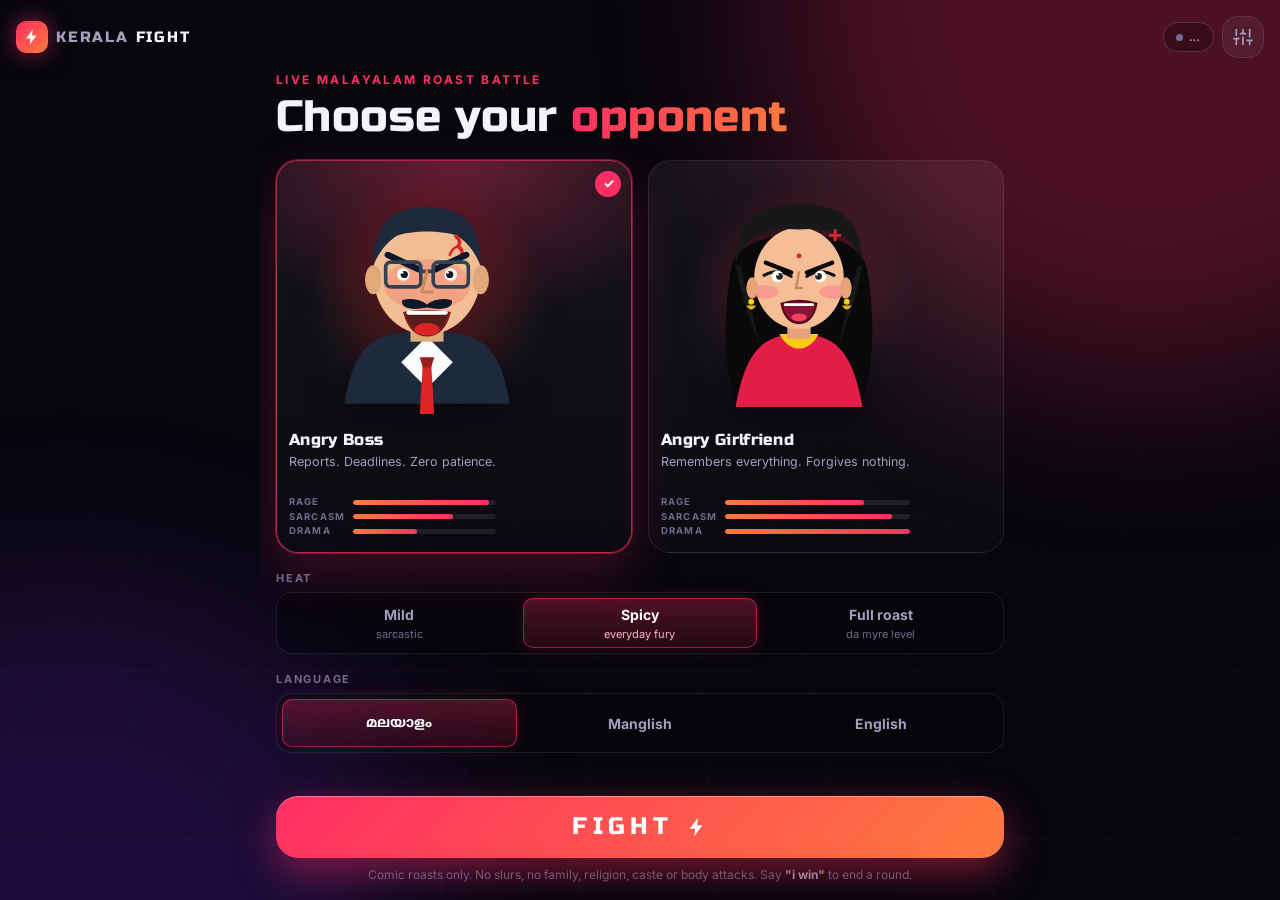
==== index.html @ b184ebee "Enable GitHub Pages support with root index.html and standalone mode" ====
<!DOCTYPE html>
<html lang="en">

<head>
  <meta charset="utf-8">
  <meta name="viewport"
    content="width=device-width, initial-scale=1, viewport-fit=cover, interactive-widget=resizes-content">
  <meta name="theme-color" content="#07060d">
  <meta name="description" content="Fight with human-like Kerala AI characters in Malayalam, Manglish or English.">
  <meta name="mobile-web-app-capable" content="yes">
  <meta name="apple-mobile-web-app-capable" content="yes">
  <meta name="apple-mobile-web-app-status-bar-style" content="black-translucent">
  <meta name="apple-mobile-web-app-title" content="Kerala Fight">
  <title>Kerala Fight AI</title>
  <link rel="manifest" href="static/manifest.json">
  <link rel="icon" href="static/icon.svg" type="image/svg+xml">
  <link rel="apple-touch-icon" href="static/icon.svg">
  <link rel="preconnect" href="https://fonts.googleapis.com">
  <link rel="preconnect" href="https://fonts.gstatic.com" crossorigin>
  <link
    href="https://fonts.googleapis.com/css2?family=Inter:wght@400;500;600;700;800&family=Noto+Sans+Malayalam:wght@400;600;700&family=Russo+One&display=swap"
    rel="stylesheet">
  <link rel="stylesheet" href="static/styles.css?v=4">
</head>

<body>
  <div class="bg-fx" aria-hidden="true">
    <div class="bg-grid"></div>
    <div class="bg-glow g1"></div>
    <div class="bg-glow g2"></div>
  </div>

  <!-- ============ SELECT SCREEN ============ -->
  <section class="screen select-screen is-active" id="selectScreen" aria-labelledby="selectTitle">
    <header class="select-top">
      <div class="brand">
        <span class="brand-mark" aria-hidden="true">
          <svg viewBox="0 0 24 24" width="18" height="18">
            <path fill="currentColor" d="M13 2 4 14h6l-1 8 9-12h-6l1-8z" />
          </svg>
        </span>
        <span class="brand-name">KERALA <b>FIGHT</b></span>
      </div>
      <div class="top-actions">
        <button class="model-chip" id="modelChipSelect" type="button" aria-label="Model in use. Open settings.">
          <span class="dot"></span><span class="model-label">…</span>
        </button>
        <button class="icon-btn" data-open-settings type="button" aria-label="Settings">
          <svg viewBox="0 0 24 24" width="20" height="20" fill="none" stroke="currentColor" stroke-width="2"
            stroke-linecap="round" stroke-linejoin="round">
            <path d="M4 21v-7M4 10V3M12 21v-9M12 8V3M20 21v-5M20 12V3M1 14h6M9 8h6M17 16h6" />
          </svg>
        </button>
      </div>
    </header>

    <div class="select-body">
      <div class="select-hero">
        <p class="eyebrow">Live Malayalam roast battle</p>
        <h1 id="selectTitle" class="select-title">Choose your <span>opponent</span></h1>
      </div>

      <div class="fighter-grid" role="radiogroup" aria-label="Opponent">
        <button class="fighter-card is-selected" type="button" role="radio" aria-checked="true" data-char="boss">
          <span class="fc-glow" aria-hidden="true"></span>
          <span class="fc-portrait"><img src="static/characters/boss/angry.svg" alt="" width="160" height="160"></span>
          <span class="fc-info">
            <span class="fc-name">Angry Boss</span>
            <span class="fc-tag">Reports. Deadlines. Zero patience.</span>
            <span class="fc-stats" aria-hidden="true">
              <span class="stat"><i>RAGE</i><b style="--v:.95"></b></span>
              <span class="stat"><i>SARCASM</i><b style="--v:.7"></b></span>
              <span class="stat"><i>DRAMA</i><b style="--v:.45"></b></span>
            </span>
          </span>
          <span class="fc-check" aria-hidden="true">✓</span>
        </button>
        <button class="fighter-card" type="button" role="radio" aria-checked="false" data-char="girlfriend">
          <span class="fc-glow" aria-hidden="true"></span>
          <span class="fc-portrait"><img src="static/characters/girlfriend/angry.svg" alt="" width="160"
              height="160"></span>
          <span class="fc-info">
            <span class="fc-name">Angry Girlfriend</span>
            <span class="fc-tag">Remembers everything. Forgives nothing.</span>
            <span class="fc-stats" aria-hidden="true">
              <span class="stat"><i>RAGE</i><b style="--v:.75"></b></span>
              <span class="stat"><i>SARCASM</i><b style="--v:.9"></b></span>
              <span class="stat"><i>DRAMA</i><b style="--v:1"></b></span>
            </span>
          </span>
          <span class="fc-check" aria-hidden="true">✓</span>
        </button>
      </div>

      <div class="option-block">
        <span class="option-label" id="intLabel">Heat</span>
        <div class="segmented" role="radiogroup" aria-labelledby="intLabel" data-group="intensity">
          <button type="button" role="radio" data-value="1"
            aria-checked="false"><b>Mild</b><small>sarcastic</small></button>
          <button type="button" role="radio" data-value="2" aria-checked="true"
            class="is-on"><b>Spicy</b><small>everyday fury</small></button>
          <button type="button" role="radio" data-value="3" aria-checked="false"><b>Full roast</b><small>da myre
              level</small></button>
        </div>
      </div>

      <div class="option-block">
        <span class="option-label" id="langLabel">Language</span>
        <div class="segmented" role="radiogroup" aria-labelledby="langLabel" data-group="lang">
          <button type="button" role="radio" data-value="ml" aria-checked="true" class="is-on"><b
              class="ml">മലയാളം</b></button>
          <button type="button" role="radio" data-value="manglish" aria-checked="false"><b>Manglish</b></button>
          <button type="button" role="radio" data-value="en" aria-checked="false"><b>English</b></button>
        </div>
      </div>
    </div>

    <footer class="select-footer">
      <button class="btn-fight" id="fightBtn" type="button">
        <span>FIGHT</span>
        <svg viewBox="0 0 24 24" width="22" height="22" aria-hidden="true">
          <path fill="currentColor" d="M13 2 4 14h6l-1 8 9-12h-6l1-8z" />
        </svg>
      </button>
      <p class="fine-print">Comic roasts only. No slurs, no family, religion, caste or body attacks. Say <b>"i win"</b>
        to end a round.</p>
    </footer>
  </section>

  <!-- ============ FIGHT SCREEN ============ -->
  <section class="screen fight-screen" id="fightScreen" aria-label="Fight">
    <header class="hud">
      <button class="icon-btn hud-back" id="backBtn" type="button" aria-label="Back to opponent select">
        <svg viewBox="0 0 24 24" width="20" height="20" fill="none" stroke="currentColor" stroke-width="2.4"
          stroke-linecap="round" stroke-linejoin="round">
          <path d="M15 18l-6-6 6-6" />
        </svg>
      </button>

      <div class="hud-side hud-you">
        <span class="hud-name">YOU</span>
        <span class="hud-wins" id="winPips" aria-label="Rounds won">
          <i></i><i></i><i></i>
        </span>
      </div>

      <div class="hud-center">
        <span class="hud-round" id="roundLabel">ROUND 1</span>
        <span class="hud-vs">VS</span>
      </div>

      <div class="hud-side hud-foe">
        <span class="hud-name" id="foeName">ANGRY BOSS</span>
        <div class="rage-bar" role="meter" aria-label="Rage" aria-valuemin="0" aria-valuemax="10" aria-valuenow="9"
          id="rageBar">
          <div class="rage-fill" id="rageFill"></div>
          <div class="rage-ticks" aria-hidden="true"></div>
        </div>
        <span class="hud-rage-num"><span id="rageNum">9</span><small>/10 RAGE</small></span>
      </div>

      <button class="icon-btn hud-settings" data-open-settings type="button" aria-label="Settings">
        <svg viewBox="0 0 24 24" width="20" height="20" fill="none" stroke="currentColor" stroke-width="2"
          stroke-linecap="round" stroke-linejoin="round">
          <path d="M4 21v-7M4 10V3M12 21v-9M12 8V3M20 21v-5M20 12V3M1 14h6M9 8h6M17 16h6" />
        </svg>
      </button>
    </header>

    <div class="arena">
      <div class="stage" id="stage" data-state="idle">
        <div class="stage-ring" aria-hidden="true"></div>
        <div class="stage-floor" aria-hidden="true"></div>
        <img class="fighter-img" id="fighterImg" src="static/characters/boss/angry.svg" alt="Angry Boss" width="240"
          height="240">
        <div class="float-layer" id="floatLayer" aria-hidden="true"></div>
        <div class="stage-meta">
          <span class="state-chip" id="stateChip" role="status" aria-live="polite"><span class="dot"></span><span
              id="stateText">Ready</span></span>
          <button class="model-chip" id="modelChipFight" type="button" aria-label="Model in use. Open settings.">
            <span class="dot"></span><span class="model-label">…</span>
          </button>
        </div>
      </div>

      <div class="chat-col">
        <main class="chat" id="chat" aria-live="polite" aria-label="Conversation">
          <div class="chat-inner" id="log"></div>
        </main>

        <footer class="dock">
          <div class="chips" id="chips" role="toolbar" aria-label="Quick replies"></div>
          <form class="composer" id="composer" autocomplete="off">
            <button class="btn-mic" id="micBtn" type="button" aria-label="Hold a voice fight: tap to speak">
              <svg viewBox="0 0 24 24" width="22" height="22" fill="none" stroke="currentColor" stroke-width="2.3"
                stroke-linecap="round" stroke-linejoin="round" aria-hidden="true">
                <rect x="9" y="2" width="6" height="12" rx="3" />
                <path d="M5 10v1a7 7 0 0 0 14 0v-1M12 18v4" />
              </svg>
            </button>
            <label class="sr-only" for="msgInput">Your comeback</label>
            <input id="msgInput" type="text" enterkeyhint="send" maxlength="1000" placeholder="Fire back…"
              autocomplete="off" autocorrect="off" spellcheck="false">
            <button class="btn-send" id="sendBtn" type="submit" aria-label="Send">
              <svg viewBox="0 0 24 24" width="20" height="20" fill="none" stroke="currentColor" stroke-width="2.5"
                stroke-linecap="round" stroke-linejoin="round" aria-hidden="true">
                <path d="M5 12h14M13 6l6 6-6 6" />
              </svg>
            </button>
            <button class="btn-stop" id="stopBtn" type="button" aria-label="Stop" hidden>
              <svg viewBox="0 0 24 24" width="18" height="18" aria-hidden="true">
                <rect x="5" y="5" width="14" height="14" rx="3" fill="currentColor" />
              </svg>
              <span>STOP</span>
            </button>
          </form>
        </footer>
      </div>
    </div>
  </section>

  <!-- ============ ANNOUNCER ============ -->
  <div class="announcer" id="announcer" aria-hidden="true"><span id="announcerText"></span></div>

  <!-- ============ ROUND OVER ============ -->
  <div class="overlay" id="roundOver" hidden>
    <div class="ko-card" role="dialog" aria-modal="true" aria-labelledby="koTitle">
      <div class="ko-burst" aria-hidden="true">K.O.</div>
      <h2 id="koTitle" class="ko-title">YOU WIN</h2>
      <p class="ko-sub" id="koSub">Round 1 goes to you</p>
      <figure class="ko-quote">
        <img id="koImg" src="static/characters/boss/sulking.svg" alt="" width="72" height="72">
        <blockquote id="koLine"></blockquote>
      </figure>
      <div class="ko-actions">
        <button class="btn-primary" id="rematchBtn" type="button">Next round</button>
        <button class="btn-ghost" id="koChangeBtn" type="button">Change opponent</button>
        <button class="btn-link" id="koReviewBtn" type="button">Review chat</button>
      </div>
    </div>
  </div>

  <!-- ============ SETTINGS SHEET ============ -->
  <div class="sheet-backdrop" id="sheetBackdrop" hidden></div>
  <aside class="sheet" id="sheet" role="dialog" aria-modal="true" aria-labelledby="sheetTitle" aria-hidden="true" inert>
    <div class="sheet-grab" aria-hidden="true"></div>
    <div class="sheet-head">
      <h3 id="sheetTitle">Settings</h3>
      <button class="icon-btn" id="sheetClose" type="button" aria-label="Close settings">
        <svg viewBox="0 0 24 24" width="20" height="20" fill="none" stroke="currentColor" stroke-width="2.4"
          stroke-linecap="round">
          <path d="M6 6l12 12M18 6 6 18" />
        </svg>
      </button>
    </div>
    <div class="sheet-body">
      <div class="set-group">
        <span class="set-label" id="modelLabel">Model</span>
        <div class="segmented" role="radiogroup" aria-labelledby="modelLabel" data-group="model">
          <button type="button" role="radio" data-value="gemini" aria-checked="false"><b>Cloud</b><small
              id="cloudSub">Gemini</small></button>
          <button type="button" role="radio" data-value="ollama" aria-checked="false"><b>Local</b><small
              id="localSub">Ollama</small></button>
        </div>
        <p class="set-hint" id="modelHint"></p>
      </div>

      <div class="set-group">
        <div class="set-row">
          <span class="set-label">Voice replies</span>
          <label class="switch"><input type="checkbox" id="voiceToggle" checked><span></span><b class="sr-only">Voice
              replies</b></label>
        </div>
        <div class="segmented" role="radiogroup" aria-label="Voice engine" data-group="tts">
          <button type="button" role="radio" data-value="edge" aria-checked="true"
            class="is-on"><b>Neural</b><small>Edge voices</small></button>
          <button type="button" role="radio" data-value="google"
            aria-checked="false"><b>Google</b><small>fallback</small></button>
          <button type="button" role="radio" data-value="browser"
            aria-checked="false"><b>Device</b><small>offline</small></button>
        </div>
      </div>

      <div class="set-group">
        <label class="set-label" for="passcodeInput">Network passcode</label>
        <input id="passcodeInput" class="field" type="password" inputmode="numeric"
          placeholder="Only needed on your phone" autocomplete="off">
      </div>

      <div class="set-group set-actions">
        <button class="btn-ghost" id="restartBtn" type="button">Restart round</button>
        <a class="btn-ghost" id="exportBtn" href="/api/history/export" download>Export history</a>
        <button class="btn-danger" id="resetWinsBtn" type="button">Reset wins</button>
      </div>
      <p class="set-hint">Cloud mode sends your messages to Google's Gemini API. Voice uses Microsoft Edge's online
        voices. API keys stay on the server.</p>
    </div>
  </aside>

  <!-- ============ PASSCODE GATE ============ -->
  <div class="overlay" id="gate" hidden>
    <form class="gate-card" id="gateForm" role="dialog" aria-modal="true" aria-labelledby="gateTitle">
      <span class="brand-mark big" aria-hidden="true"><svg viewBox="0 0 24 24" width="26" height="26">
          <path fill="currentColor" d="M13 2 4 14h6l-1 8 9-12h-6l1-8z" />
        </svg></span>
      <h2 id="gateTitle">Enter passcode</h2>
      <p>This app is running on someone's laptop. Ask them for the passcode (APP_PASSCODE in .env).</p>
      <input id="gateInput" class="field big" type="password" inputmode="numeric" autocomplete="off"
        aria-label="Passcode" required>
      <p class="gate-error" id="gateError" role="alert"></p>
      <button class="btn-primary" type="submit">Unlock</button>
    </form>
  </div>

  <div class="toasts" id="toasts" role="status" aria-live="polite"></div>
  <audio id="voice" preload="auto" playsinline></audio>

  <script src="static/app.js?v=4" defer></script>
</body>

</html>
---- static/styles.css ----
/* Kerala Fight AI — arcade HUD, neon + glass, mobile first.
   One radius scale (--r-*), one spacing scale (--s-*), two accents:
   --foe (hot pink/red: the opponent, rage) and --you (cyan: the player). */

:root {
  --bg: #07060d;
  --bg-2: #0e0c19;
  --panel: rgba(22, 19, 38, 0.62);
  --panel-solid: #15122a;
  --line: rgba(255, 255, 255, 0.09);
  --line-2: rgba(255, 255, 255, 0.16);
  --text: #f4f2ff;
  --muted: #a39fbf;
  --dim: #6f6a8e;
  --foe: #ff2e63;
  --foe-2: #ff7a3d;
  --you: #22d3ee;
  --gold: #fbbf24;
  --ok: #34d399;
  --r-sm: 10px;
  --r-md: 16px;
  --r-lg: 22px;
  --r-pill: 999px;
  --s-1: 4px;
  --s-2: 8px;
  --s-3: 12px;
  --s-4: 16px;
  --s-5: 20px;
  --s-6: 28px;
  --font: "Inter", "Noto Sans Malayalam", system-ui, -apple-system, "Segoe UI", sans-serif;
  --font-ml: "Noto Sans Malayalam", "Inter", system-ui, sans-serif;
  --font-hud: "Russo One", "Inter", system-ui, sans-serif;
  --ease: cubic-bezier(.2, .8, .2, 1);
  --safe-b: env(safe-area-inset-bottom, 0px);
  --safe-t: env(safe-area-inset-top, 0px);
}

*,
*::before,
*::after {
  box-sizing: border-box;
}

html,
body {
  height: 100%;
}

body {
  margin: 0;
  background: var(--bg);
  color: var(--text);
  font: 15px/1.5 var(--font);
  -webkit-font-smoothing: antialiased;
  -webkit-tap-highlight-color: transparent;
  overflow: hidden;
  overscroll-behavior: none;
}

button,
input {
  font: inherit;
  color: inherit;
}

button {
  cursor: pointer;
  border: 0;
  background: none;
  padding: 0;
}

img {
  display: block;
  max-width: 100%;
}

[hidden] {
  display: none !important;
}

.sr-only {
  position: absolute;
  width: 1px;
  height: 1px;
  overflow: hidden;
  clip: rect(0 0 0 0);
  white-space: nowrap;
}

.ml,
:lang(ml) {
  font-family: var(--font-ml);
}

:focus-visible {
  outline: 2px solid var(--you);
  outline-offset: 2px;
  border-radius: 6px;
}

/* ---------- background ---------- */
.bg-fx {
  position: fixed;
  inset: 0;
  z-index: 0;
  pointer-events: none;
  overflow: hidden;
}

.bg-grid {
  position: absolute;
  inset: -50% -10% 0;
  background-image:
    linear-gradient(rgba(255, 46, 99, .07) 1px, transparent 1px),
    linear-gradient(90deg, rgba(34, 211, 238, .05) 1px, transparent 1px);
  background-size: 44px 44px;
  transform: perspective(500px) rotateX(58deg) translateY(30%);
  mask-image: linear-gradient(to top, #000 10%, transparent 70%);
}

.bg-glow {
  position: absolute;
  width: 60vmax;
  height: 60vmax;
  border-radius: 50%;
  filter: blur(90px);
  opacity: .28;
}

.bg-glow.g1 {
  background: var(--foe);
  top: -30vmax;
  right: -20vmax;
}

.bg-glow.g2 {
  background: #6d28d9;
  bottom: -35vmax;
  left: -25vmax;
  opacity: .22;
}

/* ---------- screens ---------- */
.screen {
  position: fixed;
  inset: 0;
  z-index: 1;
  display: none;
  flex-direction: column;
  height: 100dvh;
  padding-top: var(--safe-t);
}

.screen.is-active {
  display: flex;
  animation: screenIn .45s var(--ease);
}

@keyframes screenIn {
  from {
    opacity: 0;
    transform: translateY(12px) scale(.99);
  }

  to {
    opacity: 1;
    transform: none;
  }
}

/* ---------- shared bits ---------- */
.icon-btn {
  width: 42px;
  height: 42px;
  flex: none;
  display: grid;
  place-items: center;
  border-radius: var(--r-md);
  background: rgba(255, 255, 255, .05);
  border: 1px solid var(--line);
  color: var(--muted);
  transition: background .2s, color .2s, transform .15s;
}

.icon-btn:hover {
  color: var(--text);
  background: rgba(255, 255, 255, .09);
}

.icon-btn:active {
  transform: scale(.94);
}

.brand {
  display: flex;
  align-items: center;
  gap: var(--s-2);
}

.brand-mark {
  width: 32px;
  height: 32px;
  display: grid;
  place-items: center;
  border-radius: var(--r-sm);
  background: linear-gradient(135deg, var(--foe), var(--foe-2));
  color: #fff;
  box-shadow: 0 0 22px rgba(255, 46, 99, .55);
}

.brand-mark.big {
  width: 56px;
  height: 56px;
  border-radius: var(--r-md);
  margin: 0 auto var(--s-3);
}

.brand-name {
  font-family: var(--font-hud);
  letter-spacing: .12em;
  font-size: 15px;
  color: var(--muted);
}

.brand-name b {
  color: var(--text);
  font-weight: 400;
}

.model-chip {
  display: inline-flex;
  align-items: center;
  gap: 6px;
  height: 30px;
  padding: 0 12px;
  border-radius: var(--r-pill);
  font: 700 11px/1 var(--font);
  letter-spacing: .1em;
  text-transform: uppercase;
  border: 1px solid var(--line-2);
  color: var(--muted);
  background: rgba(0, 0, 0, .25);
}

.model-chip .dot {
  width: 7px;
  height: 7px;
  border-radius: 50%;
  background: var(--dim);
}

.model-chip.is-cloud {
  color: #7dd3fc;
  border-color: rgba(125, 211, 252, .35);
}

.model-chip.is-cloud .dot {
  background: #38bdf8;
  box-shadow: 0 0 8px #38bdf8;
}

.model-chip.is-local {
  color: #86efac;
  border-color: rgba(134, 239, 172, .3);
}

.model-chip.is-local .dot {
  background: var(--ok);
  box-shadow: 0 0 8px var(--ok);
}

.segmented {
  display: grid;
  grid-auto-flow: column;
  grid-auto-columns: 1fr;
  gap: 6px;
  padding: 5px;
  border-radius: var(--r-md);
  background: rgba(0, 0, 0, .3);
  border: 1px solid var(--line);
}

.segmented button {
  display: flex;
  flex-direction: column;
  align-items: center;
  justify-content: center;
  gap: 1px;
  min-height: 48px;
  padding: 6px 4px;
  border-radius: var(--r-sm);
  color: var(--muted);
  transition: background .2s, color .2s, box-shadow .2s;
}

.segmented b {
  font-weight: 700;
  font-size: 14px;
}

.segmented small {
  font-size: 11px;
  color: var(--dim);
}

.segmented button:hover {
  color: var(--text);
}

.segmented button.is-on {
  color: #fff;
  background: linear-gradient(180deg, rgba(255, 46, 99, .3), rgba(255, 46, 99, .12));
  box-shadow: inset 0 0 0 1px rgba(255, 46, 99, .55), 0 0 18px rgba(255, 46, 99, .18);
}

.segmented button.is-on small {
  color: #ffb4c6;
}

.segmented button:disabled {
  opacity: .4;
  cursor: not-allowed;
}

.btn-primary,
.btn-ghost,
.btn-danger,
.btn-link {
  display: inline-flex;
  align-items: center;
  justify-content: center;
  gap: var(--s-2);
  min-height: 50px;
  padding: 0 var(--s-5);
  border-radius: var(--r-md);
  font-weight: 700;
  text-decoration: none;
  transition: transform .15s, box-shadow .2s, background .2s;
}

.btn-primary {
  background: linear-gradient(135deg, var(--foe), var(--foe-2));
  color: #fff;
  box-shadow: 0 10px 30px rgba(255, 46, 99, .35);
}

.btn-primary:active,
.btn-ghost:active,
.btn-danger:active {
  transform: scale(.97);
}

.btn-ghost {
  background: rgba(255, 255, 255, .06);
  border: 1px solid var(--line-2);
  color: var(--text);
}

.btn-ghost:hover {
  background: rgba(255, 255, 255, .1);
}

.btn-danger {
  background: rgba(255, 46, 99, .1);
  border: 1px solid rgba(255, 46, 99, .35);
  color: #ff9fb6;
}

.btn-link {
  min-height: 40px;
  color: var(--muted);
  font-weight: 600;
}

.field {
  width: 100%;
  height: 48px;
  padding: 0 var(--s-4);
  border-radius: var(--r-md);
  border: 1px solid var(--line-2);
  background: rgba(0, 0, 0, .35);
  color: var(--text);
  outline: none;
}

.field:focus {
  border-color: var(--you);
  box-shadow: 0 0 0 3px rgba(34, 211, 238, .18);
}

.field.big {
  height: 56px;
  text-align: center;
  font-size: 22px;
  letter-spacing: .3em;
}

/* ============ SELECT SCREEN ============ */
.select-top {
  display: flex;
  align-items: center;
  justify-content: space-between;
  padding: var(--s-4) var(--s-4) var(--s-2);
}

.top-actions {
  display: flex;
  align-items: center;
  gap: var(--s-2);
}

.select-body {
  flex: 1;
  overflow-y: auto;
  overscroll-behavior: contain;
  padding: var(--s-2) var(--s-4) var(--s-4);
  display: flex;
  flex-direction: column;
  gap: var(--s-5);
  width: 100%;
  max-width: 760px;
  margin: 0 auto;
}

.eyebrow {
  margin: 0;
  font: 700 12px/1 var(--font);
  letter-spacing: .2em;
  text-transform: uppercase;
  color: var(--foe);
}

.select-title {
  margin: var(--s-2) 0 0;
  font: 400 clamp(28px, 7.4vw, 44px)/1.05 var(--font-hud);
  letter-spacing: .01em;
}

.select-title span {
  background: linear-gradient(90deg, var(--foe), var(--foe-2));
  -webkit-background-clip: text;
  background-clip: text;
  color: transparent;
}

.fighter-grid {
  display: grid;
  grid-template-columns: 1fr 1fr;
  gap: var(--s-3);
}

.fighter-card {
  position: relative;
  overflow: hidden;
  text-align: left;
  display: flex;
  flex-direction: column;
  border-radius: var(--r-lg);
  background: linear-gradient(180deg, rgba(255, 255, 255, .06), rgba(255, 255, 255, .02));
  border: 1px solid var(--line);
  transition: transform .25s var(--ease), border-color .25s, box-shadow .25s;
}

.fighter-card:hover {
  transform: translateY(-2px);
}

.fighter-card.is-selected {
  border-color: rgba(255, 46, 99, .7);
  box-shadow: 0 0 0 1px rgba(255, 46, 99, .4), 0 18px 50px rgba(255, 46, 99, .22);
}

.fc-glow {
  position: absolute;
  inset: 0;
  opacity: 0;
  transition: opacity .3s;
  background: radial-gradient(120% 70% at 50% 0%, rgba(255, 46, 99, .35), transparent 60%);
}

.fighter-card.is-selected .fc-glow {
  opacity: 1;
}

.fc-portrait {
  position: relative;
  display: grid;
  place-items: center;
  aspect-ratio: 1 / .86;
  background: radial-gradient(60% 60% at 50% 60%, rgba(255, 255, 255, .08), transparent 70%);
}

.fc-portrait img {
  width: 78%;
  height: auto;
  filter: drop-shadow(0 12px 18px rgba(0, 0, 0, .5));
  transition: transform .35s var(--ease);
}

.fighter-card.is-selected .fc-portrait img {
  transform: scale(1.06);
}

.fc-info {
  position: relative;
  display: flex;
  flex-direction: column;
  gap: 4px;
  padding: var(--s-3) var(--s-3) var(--s-4);
}

.fc-name {
  font: 400 16px/1.15 var(--font-hud);
  letter-spacing: .02em;
}

.fc-tag {
  font-size: 12.5px;
  line-height: 1.35;
  color: var(--muted);
  min-height: 2.7em;
}

.fc-stats {
  display: grid;
  gap: 5px;
  margin-top: 6px;
}

.stat {
  display: grid;
  grid-template-columns: 58px 1fr;
  align-items: center;
  gap: 6px;
}

.stat i {
  font: 700 9.5px/1 var(--font);
  letter-spacing: .12em;
  font-style: normal;
  color: var(--dim);
}

.stat b {
  height: 5px;
  border-radius: 3px;
  background: rgba(255, 255, 255, .08);
  position: relative;
  overflow: hidden;
}

.stat b::after {
  content: "";
  position: absolute;
  inset: 0;
  width: calc(var(--v) * 100%);
  background: linear-gradient(90deg, var(--foe-2), var(--foe));
  border-radius: inherit;
}

.fc-check {
  position: absolute;
  top: 10px;
  right: 10px;
  width: 26px;
  height: 26px;
  border-radius: 50%;
  display: grid;
  place-items: center;
  font-weight: 800;
  font-size: 13px;
  background: var(--foe);
  color: #fff;
  transform: scale(0);
  transition: transform .3s var(--ease);
}

.fighter-card.is-selected .fc-check {
  transform: scale(1);
}

.option-block {
  display: grid;
  gap: var(--s-2);
}

.option-label,
.set-label {
  font: 700 11px/1 var(--font);
  letter-spacing: .16em;
  text-transform: uppercase;
  color: var(--dim);
}

.select-footer {
  padding: var(--s-3) var(--s-4) calc(var(--s-4) + var(--safe-b));
  width: 100%;
  max-width: 760px;
  margin: 0 auto;
  display: grid;
  gap: var(--s-2);
}

.btn-fight {
  position: relative;
  overflow: hidden;
  height: 62px;
  border-radius: var(--r-lg);
  display: flex;
  align-items: center;
  justify-content: center;
  gap: var(--s-3);
  font: 400 24px/1 var(--font-hud);
  letter-spacing: .22em;
  color: #fff;
  background: linear-gradient(135deg, var(--foe), var(--foe-2));
  box-shadow: 0 14px 40px rgba(255, 46, 99, .45), inset 0 1px 0 rgba(255, 255, 255, .3);
  transition: transform .15s, box-shadow .2s;
}

.btn-fight::after {
  content: "";
  position: absolute;
  inset: 0;
  background: linear-gradient(110deg, transparent 30%, rgba(255, 255, 255, .35) 50%, transparent 70%);
  transform: translateX(-100%);
  animation: sheen 3.2s infinite;
}

@keyframes sheen {

  60%,
  100% {
    transform: translateX(100%);
  }
}

.btn-fight:active {
  transform: scale(.98);
}

.fine-print {
  margin: 0;
  text-align: center;
  font-size: 12px;
  color: var(--dim);
}

.fine-print b {
  color: var(--muted);
}

/* ============ FIGHT SCREEN ============ */
.hud {
  position: relative;
  z-index: 3;
  display: grid;
  grid-template-columns: auto 1fr auto 1.5fr auto;
  align-items: center;
  gap: var(--s-2);
  padding: var(--s-3) var(--s-3) var(--s-2);
  background: linear-gradient(180deg, rgba(7, 6, 13, .95), rgba(7, 6, 13, .6) 70%, transparent);
}

.hud-side {
  display: flex;
  flex-direction: column;
  gap: 5px;
  min-width: 0;
}

.hud-foe {
  align-items: flex-end;
}

.hud-name {
  font: 400 12px/1 var(--font-hud);
  letter-spacing: .12em;
  white-space: nowrap;
  overflow: hidden;
  text-overflow: ellipsis;
  max-width: 100%;
}

.hud-you .hud-name {
  color: var(--you);
  text-shadow: 0 0 12px rgba(34, 211, 238, .5);
}

.hud-foe .hud-name {
  color: var(--foe);
  text-shadow: 0 0 12px rgba(255, 46, 99, .5);
}

.hud-wins {
  display: flex;
  gap: 5px;
}

.hud-wins i {
  width: 12px;
  height: 12px;
  border-radius: 3px;
  transform: rotate(45deg);
  border: 1.5px solid rgba(34, 211, 238, .45);
  background: transparent;
  transition: background .3s, box-shadow .3s;
}

.hud-wins i.on {
  background: var(--you);
  box-shadow: 0 0 10px var(--you);
  border-color: var(--you);
}

.hud-center {
  display: flex;
  flex-direction: column;
  align-items: center;
  gap: 2px;
  padding: 0 var(--s-1);
}

.hud-round {
  font: 400 11px/1 var(--font-hud);
  letter-spacing: .14em;
  color: var(--gold);
  padding: 5px 8px;
  border-radius: 6px;
  border: 1px solid rgba(251, 191, 36, .4);
  background: rgba(251, 191, 36, .08);
  white-space: nowrap;
}

.hud-vs {
  font: italic 400 15px/1 var(--font-hud);
  color: #fff;
  opacity: .85;
  text-shadow: 0 0 14px rgba(255, 255, 255, .4);
}

.rage-bar {
  position: relative;
  width: 100%;
  height: 14px;
  border-radius: 4px;
  overflow: hidden;
  background: rgba(255, 255, 255, .06);
  border: 1px solid rgba(255, 46, 99, .35);
  transform: skewX(-14deg);
}

.rage-fill {
  position: absolute;
  inset: 0 0 0 auto;
  width: 90%;
  background: linear-gradient(90deg, var(--gold), var(--foe-2) 45%, var(--foe));
  box-shadow: 0 0 16px rgba(255, 46, 99, .7);
  transition: width .6s var(--ease);
}

.rage-ticks {
  position: absolute;
  inset: 0;
  background: repeating-linear-gradient(90deg, transparent 0 calc(10% - 2px), rgba(7, 6, 13, .85) calc(10% - 2px) 10%);
}

.rage-bar.hit {
  animation: hit .45s;
}

@keyframes hit {
  20% {
    transform: skewX(-14deg) translateX(-3px);
    filter: brightness(1.8);
  }

  60% {
    transform: skewX(-14deg) translateX(3px);
  }
}

.hud-rage-num {
  font: 400 13px/1 var(--font-hud);
  color: #fff;
}

.hud-rage-num small {
  font: 700 9px/1 var(--font);
  letter-spacing: .12em;
  color: var(--dim);
  margin-left: 3px;
}

.arena {
  position: relative;
  z-index: 2;
  flex: 1;
  min-height: 0;
  display: flex;
  flex-direction: column;
}

/* stage */
.stage {
  position: relative;
  flex: none;
  height: clamp(130px, 30dvh, 300px);
  display: grid;
  place-items: center;
  transition: height .3s var(--ease);
}

.stage-ring {
  position: absolute;
  width: min(64vw, 250px);
  aspect-ratio: 1;
  border-radius: 50%;
  top: 50%;
  left: 50%;
  transform: translate(-50%, -52%);
  background: radial-gradient(circle, rgba(255, 46, 99, .28), rgba(255, 46, 99, .05) 55%, transparent 70%);
  box-shadow: inset 0 0 0 1px rgba(255, 46, 99, .25);
  transition: transform .3s, box-shadow .3s;
}

.stage-floor {
  position: absolute;
  bottom: 8%;
  left: 50%;
  width: 60%;
  height: 18px;
  transform: translateX(-50%);
  border-radius: 50%;
  background: radial-gradient(closest-side, rgba(255, 46, 99, .45), transparent);
  filter: blur(4px);
}

.fighter-img {
  position: relative;
  height: 92%;
  width: auto;
  max-width: 80%;
  filter: drop-shadow(0 16px 24px rgba(0, 0, 0, .55));
  animation: idle 3.6s ease-in-out infinite;
  transform-origin: 50% 90%;
}

@keyframes idle {
  50% {
    transform: translateY(-4px) scale(1.01);
  }
}

.stage[data-state="speaking"] .fighter-img {
  animation: talk .34s ease-in-out infinite alternate;
}

@keyframes talk {
  from {
    transform: translateY(0) scale(1);
  }

  to {
    transform: translateY(-3px) scale(1.025, .99);
  }
}

.stage[data-state="speaking"] .stage-ring {
  animation: ring 1s ease-in-out infinite;
}

@keyframes ring {
  50% {
    transform: translate(-50%, -52%) scale(1.07);
    box-shadow: inset 0 0 0 2px rgba(255, 46, 99, .55), 0 0 40px rgba(255, 46, 99, .35);
  }
}

.stage[data-state="thinking"] .stage-ring,
.stage[data-state="typing"] .stage-ring {
  animation: ring 1.8s ease-in-out infinite;
}

.stage[data-state="listening"] .stage-ring {
  background: radial-gradient(circle, rgba(34, 211, 238, .25), rgba(34, 211, 238, .05) 55%, transparent 70%);
  box-shadow: inset 0 0 0 2px rgba(34, 211, 238, .5);
}

.stage.shake {
  animation: shake .45s;
}

@keyframes shake {

  20%,
  60% {
    transform: translateX(-5px);
  }

  40%,
  80% {
    transform: translateX(5px);
  }
}

.stage-meta {
  position: absolute;
  left: 0;
  right: 0;
  bottom: 4px;
  display: flex;
  justify-content: center;
  gap: var(--s-2);
}

.state-chip {
  display: inline-flex;
  align-items: center;
  gap: 7px;
  height: 30px;
  padding: 0 12px;
  border-radius: var(--r-pill);
  background: rgba(10, 8, 20, .75);
  border: 1px solid var(--line-2);
  font: 700 11px/1 var(--font);
  letter-spacing: .1em;
  text-transform: uppercase;
  color: var(--muted);
  backdrop-filter: blur(8px);
  -webkit-backdrop-filter: blur(8px);
}

.state-chip .dot {
  width: 7px;
  height: 7px;
  border-radius: 50%;
  background: var(--dim);
}

.stage[data-state="listening"] .state-chip {
  color: var(--you);
  border-color: rgba(34, 211, 238, .5);
}

.stage[data-state="listening"] .state-chip .dot {
  background: var(--you);
  animation: blink 1s infinite;
}

.stage[data-state="thinking"] .state-chip,
.stage[data-state="typing"] .state-chip {
  color: var(--gold);
  border-color: rgba(251, 191, 36, .45);
}

.stage[data-state="thinking"] .state-chip .dot,
.stage[data-state="typing"] .state-chip .dot {
  background: var(--gold);
  animation: blink .8s infinite;
}

.stage[data-state="speaking"] .state-chip {
  color: var(--foe);
  border-color: rgba(255, 46, 99, .55);
}

.stage[data-state="speaking"] .state-chip .dot {
  background: var(--foe);
  animation: blink .5s infinite;
}

@keyframes blink {
  50% {
    opacity: .25;
  }
}

.float-layer {
  position: absolute;
  inset: 0;
  pointer-events: none;
  overflow: hidden;
}

.float-pop {
  position: absolute;
  left: 50%;
  top: 38%;
  font: 400 18px/1 var(--font-hud);
  letter-spacing: .06em;
  white-space: nowrap;
  animation: pop 1.2s var(--ease) forwards;
}

.float-pop.up {
  color: var(--foe);
  text-shadow: 0 0 14px rgba(255, 46, 99, .8);
}

.float-pop.down {
  color: var(--you);
  text-shadow: 0 0 14px rgba(34, 211, 238, .8);
}

@keyframes pop {
  0% {
    opacity: 0;
    transform: translate(-50%, 10px) scale(.6);
  }

  20% {
    opacity: 1;
    transform: translate(-50%, 0) scale(1.15);
  }

  100% {
    opacity: 0;
    transform: translate(-50%, -46px) scale(1);
  }
}

/* chat */
.chat-col {
  flex: 1;
  min-height: 0;
  display: flex;
  flex-direction: column;
}

.chat {
  flex: 1;
  min-height: 0;
  overflow-y: auto;
  overscroll-behavior: contain;
  padding: var(--s-2) var(--s-4) var(--s-3);
  mask-image: linear-gradient(to bottom, transparent, #000 18px);
  -webkit-mask-image: linear-gradient(to bottom, transparent, #000 18px);
  scroll-behavior: smooth;
}

.chat-inner {
  display: flex;
  flex-direction: column;
  gap: 6px;
  max-width: 680px;
  margin: 0 auto;
}

.msg {
  max-width: 84%;
  padding: 10px 14px;
  border-radius: var(--r-lg);
  font-size: 15.5px;
  line-height: 1.5;
  white-space: pre-wrap;
  overflow-wrap: anywhere;
  animation: msgIn .28s var(--ease);
}

@keyframes msgIn {
  from {
    opacity: 0;
    transform: translateY(8px) scale(.98);
  }

  to {
    opacity: 1;
    transform: none;
  }
}

.msg.ai {
  align-self: flex-start;
  background: var(--panel);
  border: 1px solid var(--line);
  border-bottom-left-radius: 6px;
  backdrop-filter: blur(12px);
  -webkit-backdrop-filter: blur(12px);
}

.msg.ai+.msg.ai {
  margin-top: -2px;
  border-top-left-radius: 6px;
}

.msg.user {
  align-self: flex-end;
  background: linear-gradient(135deg, rgba(34, 211, 238, .95), rgba(14, 165, 233, .95));
  color: #04131a;
  font-weight: 600;
  border-bottom-right-radius: 6px;
  box-shadow: 0 6px 18px rgba(34, 211, 238, .2);
}

.msg.user+.msg.user {
  margin-top: -2px;
  border-top-right-radius: 6px;
}

.msg.ai+.msg.user,
.msg.user+.msg.ai {
  margin-top: 8px;
}

.msg.cut::after {
  content: " —";
  color: var(--dim);
}

.msg.error {
  background: rgba(255, 46, 99, .08);
  border: 1px solid rgba(255, 46, 99, .35);
  color: #ffc2d1;
  font-size: 14px;
}

.msg.safety {
  background: rgba(52, 211, 153, .08);
  border: 1px solid rgba(52, 211, 153, .4);
  color: #d1fae5;
  max-width: 94%;
  font-size: 14.5px;
}

.msg.typing {
  display: inline-flex;
  gap: 5px;
  padding: 14px 16px;
}

.msg.typing i {
  width: 7px;
  height: 7px;
  border-radius: 50%;
  background: var(--muted);
  animation: dots 1.1s infinite;
}

.msg.typing i:nth-child(2) {
  animation-delay: .15s;
}

.msg.typing i:nth-child(3) {
  animation-delay: .3s;
}

@keyframes dots {
  30% {
    transform: translateY(-5px);
    opacity: 1;
  }

  0%,
  60%,
  100% {
    opacity: .4;
    transform: none;
  }
}

.sys-line {
  align-self: center;
  margin: 6px 0;
  font: 700 10.5px/1 var(--font);
  letter-spacing: .2em;
  text-transform: uppercase;
  color: var(--dim);
}

/* dock */
.dock {
  padding: var(--s-2) var(--s-3) calc(var(--s-3) + var(--safe-b));
  background: linear-gradient(0deg, rgba(7, 6, 13, .98) 60%, rgba(7, 6, 13, 0));
}

.chips {
  display: flex;
  gap: 6px;
  overflow-x: auto;
  scrollbar-width: none;
  padding: 2px 2px var(--s-2);
  max-width: 680px;
  margin: 0 auto;
}

.chips::-webkit-scrollbar {
  display: none;
}

.chip {
  flex: none;
  height: 36px;
  padding: 0 14px;
  border-radius: var(--r-pill);
  font-size: 13.5px;
  font-weight: 600;
  white-space: nowrap;
  background: rgba(255, 255, 255, .05);
  border: 1px solid var(--line-2);
  color: var(--text);
  transition: transform .12s, background .2s;
}

.chip:hover {
  background: rgba(255, 255, 255, .1);
}

.chip:active {
  transform: scale(.95);
}

.chip.win {
  color: #1a1200;
  border: 0;
  background: linear-gradient(135deg, #fde68a, var(--gold));
  box-shadow: 0 0 18px rgba(251, 191, 36, .35);
}

.composer {
  display: flex;
  align-items: center;
  gap: var(--s-2);
  max-width: 680px;
  margin: 0 auto;
  padding: 6px;
  border-radius: var(--r-lg);
  background: var(--panel);
  border: 1px solid var(--line-2);
  backdrop-filter: blur(16px);
  -webkit-backdrop-filter: blur(16px);
  box-shadow: 0 10px 40px rgba(0, 0, 0, .45);
}

.composer:focus-within {
  border-color: rgba(34, 211, 238, .5);
}

#msgInput {
  flex: 1;
  min-width: 0;
  height: 46px;
  padding: 0 var(--s-2);
  background: transparent;
  border: 0;
  outline: none;
  font-size: 16px;
}

#msgInput::placeholder {
  color: var(--dim);
}

.btn-mic,
.btn-send {
  width: 46px;
  height: 46px;
  flex: none;
  border-radius: var(--r-md);
  display: grid;
  place-items: center;
  transition: transform .12s, background .2s, box-shadow .2s;
}

.btn-mic {
  background: rgba(34, 211, 238, .12);
  color: var(--you);
  border: 1px solid rgba(34, 211, 238, .35);
}

.btn-mic.is-live {
  background: var(--you);
  color: #04131a;
  box-shadow: 0 0 0 6px rgba(34, 211, 238, .18), 0 0 24px rgba(34, 211, 238, .6);
  animation: micPulse 1.2s infinite;
}

@keyframes micPulse {
  50% {
    box-shadow: 0 0 0 12px rgba(34, 211, 238, .06), 0 0 30px rgba(34, 211, 238, .7);
  }
}

.btn-mic:disabled {
  opacity: .35;
}

.btn-send {
  background: linear-gradient(135deg, var(--foe), var(--foe-2));
  color: #fff;
  box-shadow: 0 6px 16px rgba(255, 46, 99, .35);
}

.btn-mic:active,
.btn-send:active,
.btn-stop:active {
  transform: scale(.93);
}

.btn-stop {
  height: 46px;
  padding: 0 16px;
  flex: none;
  border-radius: var(--r-md);
  display: inline-flex;
  align-items: center;
  gap: 6px;
  font: 400 14px/1 var(--font-hud);
  letter-spacing: .1em;
  background: #fff;
  color: #120a10;
  box-shadow: 0 0 22px rgba(255, 255, 255, .25);
}

/* ============ ANNOUNCER ============ */
.announcer {
  position: fixed;
  inset: 0;
  z-index: 40;
  pointer-events: none;
  display: grid;
  place-items: center;
}

.announcer span {
  font: italic 400 clamp(44px, 14vw, 120px)/1 var(--font-hud);
  letter-spacing: .04em;
  color: #fff;
  opacity: 0;
  text-shadow: 0 0 2px #fff, 0 0 26px var(--foe), 0 0 60px var(--foe);
  -webkit-text-stroke: 1px rgba(255, 255, 255, .6);
}

.announcer.go span {
  animation: announce 1.1s var(--ease) forwards;
}

.announcer.gold span {
  text-shadow: 0 0 2px #fff, 0 0 26px var(--gold), 0 0 60px var(--gold);
}

@keyframes announce {
  0% {
    opacity: 0;
    transform: scale(2.4) skewX(-10deg);
  }

  22% {
    opacity: 1;
    transform: scale(1) skewX(-10deg);
  }

  75% {
    opacity: 1;
    transform: scale(1.04) skewX(-10deg);
  }

  100% {
    opacity: 0;
    transform: scale(.9) skewX(-10deg);
  }
}

/* ============ OVERLAYS ============ */
.overlay {
  position: fixed;
  inset: 0;
  z-index: 50;
  display: grid;
  place-items: center;
  padding: var(--s-4);
  background: rgba(4, 3, 9, .72);
  backdrop-filter: blur(10px);
  -webkit-backdrop-filter: blur(10px);
  animation: fade .25s;
}

@keyframes fade {
  from {
    opacity: 0;
  }
}

.ko-card,
.gate-card {
  position: relative;
  width: min(420px, 100%);
  padding: var(--s-6) var(--s-5) var(--s-5);
  border-radius: 26px;
  text-align: center;
  background: linear-gradient(180deg, rgba(36, 28, 60, .92), rgba(16, 13, 30, .96));
  border: 1px solid var(--line-2);
  box-shadow: 0 30px 80px rgba(0, 0, 0, .6), 0 0 0 1px rgba(251, 191, 36, .15);
  animation: cardIn .45s var(--ease);
}

@keyframes cardIn {
  from {
    opacity: 0;
    transform: translateY(20px) scale(.95);
  }
}

.ko-burst {
  position: absolute;
  top: -34px;
  left: 50%;
  transform: translateX(-50%) rotate(-6deg);
  font: italic 400 46px/1 var(--font-hud);
  color: var(--gold);
  text-shadow: 0 0 24px rgba(251, 191, 36, .8), 0 4px 0 #7c2d12;
}

.ko-title {
  margin: var(--s-3) 0 0;
  font: 400 34px/1 var(--font-hud);
  letter-spacing: .08em;
}

.ko-sub {
  margin: 6px 0 var(--s-4);
  color: var(--muted);
  font-size: 14px;
}

.ko-quote {
  margin: 0 0 var(--s-5);
  padding: var(--s-3);
  display: flex;
  align-items: center;
  gap: var(--s-3);
  text-align: left;
  border-radius: var(--r-md);
  background: rgba(0, 0, 0, .3);
  border: 1px solid var(--line);
}

.ko-quote img {
  width: 64px;
  height: 64px;
  flex: none;
}

.ko-quote blockquote {
  margin: 0;
  font-size: 15px;
  line-height: 1.45;
  font-style: italic;
  color: var(--text);
}

.ko-actions {
  display: grid;
  gap: var(--s-2);
}

.gate-card h2 {
  margin: 0 0 var(--s-2);
  font: 400 24px/1.1 var(--font-hud);
}

.gate-card p {
  margin: 0 0 var(--s-4);
  color: var(--muted);
  font-size: 14px;
}

.gate-card .btn-primary {
  width: 100%;
  margin-top: var(--s-2);
}

.gate-error {
  min-height: 20px;
  color: #ff9fb6 !important;
  margin: var(--s-2) 0 0 !important;
}

/* ============ SHEET ============ */
.sheet-backdrop {
  position: fixed;
  inset: 0;
  z-index: 30;
  background: rgba(0, 0, 0, .55);
  animation: fade .2s;
}

.sheet {
  position: fixed;
  z-index: 31;
  left: 0;
  right: 0;
  bottom: 0;
  max-height: 88dvh;
  overflow-y: auto;
  margin: 0 auto;
  width: min(560px, 100%);
  padding: var(--s-2) var(--s-4) calc(var(--s-5) + var(--safe-b));
  border-radius: 26px 26px 0 0;
  background: linear-gradient(180deg, #1a1630, #110e20);
  border: 1px solid var(--line-2);
  border-bottom: 0;
  box-shadow: 0 -20px 60px rgba(0, 0, 0, .6);
  transform: translateY(105%);
  transition: transform .35s var(--ease);
}

.sheet.open {
  transform: none;
}

.sheet-grab {
  width: 40px;
  height: 5px;
  border-radius: 3px;
  background: var(--line-2);
  margin: 4px auto var(--s-3);
}

.sheet-head {
  display: flex;
  align-items: center;
  justify-content: space-between;
  margin-bottom: var(--s-3);
}

.sheet-head h3 {
  margin: 0;
  font: 400 20px/1 var(--font-hud);
  letter-spacing: .04em;
}

.sheet-body {
  display: grid;
  gap: var(--s-5);
}

.set-group {
  display: grid;
  gap: var(--s-2);
}

.set-row {
  display: flex;
  align-items: center;
  justify-content: space-between;
}

.set-hint {
  margin: 0;
  font-size: 12.5px;
  color: var(--dim);
  line-height: 1.45;
}

.set-actions {
  grid-template-columns: 1fr 1fr;
}

.set-actions .btn-danger {
  grid-column: 1 / -1;
}

.switch {
  position: relative;
  width: 50px;
  height: 30px;
  flex: none;
}

.switch input {
  position: absolute;
  opacity: 0;
  inset: 0;
  margin: 0;
  cursor: pointer;
  z-index: 1;
}

.switch span {
  position: absolute;
  inset: 0;
  border-radius: var(--r-pill);
  background: rgba(255, 255, 255, .12);
  transition: background .2s;
}

.switch span::after {
  content: "";
  position: absolute;
  top: 3px;
  left: 3px;
  width: 24px;
  height: 24px;
  border-radius: 50%;
  background: #fff;
  transition: transform .25s var(--ease);
}

.switch input:checked+span {
  background: var(--foe);
}

.switch input:checked+span::after {
  transform: translateX(20px);
}

.switch input:focus-visible+span {
  outline: 2px solid var(--you);
  outline-offset: 2px;
}

/* ============ TOASTS ============ */
.toasts {
  position: fixed;
  z-index: 60;
  left: 50%;
  top: calc(var(--safe-t) + 12px);
  transform: translateX(-50%);
  display: grid;
  gap: var(--s-2);
  width: min(92vw, 440px);
  pointer-events: none;
}

.toast {
  padding: 11px 14px;
  border-radius: var(--r-md);
  font-size: 13.5px;
  line-height: 1.4;
  background: rgba(24, 20, 42, .94);
  border: 1px solid var(--line-2);
  color: var(--text);
  box-shadow: 0 12px 30px rgba(0, 0, 0, .5);
  backdrop-filter: blur(10px);
  -webkit-backdrop-filter: blur(10px);
  animation: toastIn .3s var(--ease);
}

.toast.warn {
  border-color: rgba(251, 191, 36, .45);
}

.toast.err {
  border-color: rgba(255, 46, 99, .55);
}

.toast.out {
  opacity: 0;
  transform: translateY(-8px);
  transition: .3s;
}

@keyframes toastIn {
  from {
    opacity: 0;
    transform: translateY(-10px);
  }
}

/* ============ RESPONSIVE ============ */
@media (max-width: 380px) {
  .hud {
    grid-template-columns: auto 1fr auto 1.4fr auto;
    gap: 6px;
    padding-inline: var(--s-2);
  }

  .icon-btn {
    width: 38px;
    height: 38px;
  }

  .hud-rage-num small {
    display: none;
  }

  .fc-tag {
    font-size: 11.5px;
  }

  .stat {
    grid-template-columns: 50px 1fr;
  }
}

@media (max-height: 620px) {
  .stage {
    height: clamp(96px, 22dvh, 180px);
  }

  .stage-floor {
    display: none;
  }

  .fc-stats {
    display: none;
  }
}

@media (max-height: 460px) {
  .stage {
    height: 0;
    overflow: hidden;
  }
}

@media (min-width: 900px) {
  body {
    font-size: 15.5px;
  }

  .hud {
    padding: var(--s-4) var(--s-6) var(--s-3);
    grid-template-columns: auto 1fr auto 1.2fr auto;
    gap: var(--s-4);
  }

  .hud-name {
    font-size: 14px;
  }

  .rage-bar {
    height: 18px;
  }

  .arena {
    flex-direction: row;
    gap: var(--s-6);
    padding: 0 var(--s-6) 0;
    max-width: 1320px;
    width: 100%;
    margin: 0 auto;
  }

  .stage {
    flex: 1;
    height: auto;
    min-height: 0;
    align-self: stretch;
    margin-bottom: var(--s-6);
    border-radius: 28px;
    background: radial-gradient(80% 60% at 50% 55%, rgba(255, 46, 99, .1), transparent 70%);
    border: 1px solid var(--line);
  }

  .stage-ring {
    width: min(30vw, 420px);
  }

  .fighter-img {
    height: auto;
    width: min(26vw, 360px);
    max-width: none;
  }

  .stage-meta {
    bottom: var(--s-5);
  }

  .chat-col {
    flex: 0 0 min(560px, 44%);
  }

  .chat {
    padding-inline: var(--s-2);
  }

  .dock {
    padding-inline: 0;
  }

  .fighter-grid {
    gap: var(--s-4);
  }
}

@media (hover: none) {
  .fighter-card:hover {
    transform: none;
  }
}

@media (prefers-reduced-motion: reduce) {

  *,
  *::before,
  *::after {
    animation-duration: .01ms !important;
    animation-iteration-count: 1 !important;
    transition-duration: .01ms !important;
    scroll-behavior: auto !important;
  }

  .fighter-img {
    animation: none !important;
  }

  .btn-fight::after {
    display: none;
  }
}
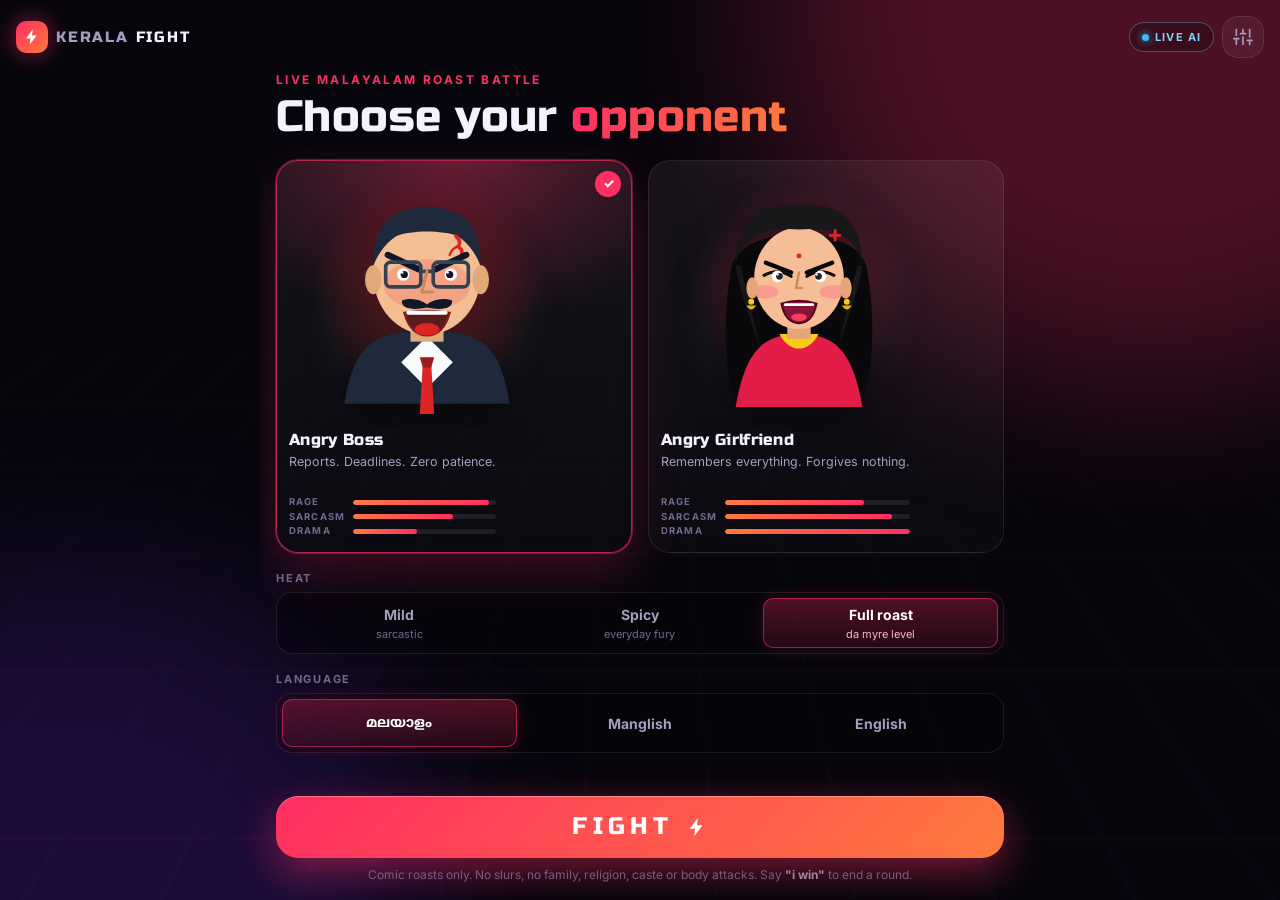
==== commit ea23161b: "Fix mobile layout overlap, distinct male/female voices, and full-roast live AI comebacks" ====
--- a/index.html
+++ b/index.html
@@ -20,7 +20,7 @@
   <link
     href="https://fonts.googleapis.com/css2?family=Inter:wght@400;500;600;700;800&family=Noto+Sans+Malayalam:wght@400;600;700&family=Russo+One&display=swap"
     rel="stylesheet">
-  <link rel="stylesheet" href="static/styles.css?v=4">
+  <link rel="stylesheet" href="static/styles.css?v=5">
 </head>
 
 <body>
@@ -42,8 +42,8 @@
         <span class="brand-name">KERALA <b>FIGHT</b></span>
       </div>
       <div class="top-actions">
-        <button class="model-chip" id="modelChipSelect" type="button" aria-label="Model in use. Open settings.">
-          <span class="dot"></span><span class="model-label">…</span>
+        <button class="model-chip is-cloud" id="modelChipSelect" type="button" aria-label="Model in use. Open settings.">
+          <span class="dot"></span><span class="model-label">LIVE AI</span>
         </button>
         <button class="icon-btn" data-open-settings type="button" aria-label="Settings">
           <svg viewBox="0 0 24 24" width="20" height="20" fill="none" stroke="currentColor" stroke-width="2"
@@ -97,10 +97,9 @@
         <div class="segmented" role="radiogroup" aria-labelledby="intLabel" data-group="intensity">
           <button type="button" role="radio" data-value="1"
             aria-checked="false"><b>Mild</b><small>sarcastic</small></button>
-          <button type="button" role="radio" data-value="2" aria-checked="true"
-            class="is-on"><b>Spicy</b><small>everyday fury</small></button>
-          <button type="button" role="radio" data-value="3" aria-checked="false"><b>Full roast</b><small>da myre
-              level</small></button>
+          <button type="button" role="radio" data-value="2" aria-checked="false"><b>Spicy</b><small>everyday fury</small></button>
+          <button type="button" role="radio" data-value="3" aria-checked="true"
+            class="is-on"><b>Full roast</b><small>da myre level</small></button>
         </div>
       </div>
 
@@ -177,8 +176,8 @@
         <div class="stage-meta">
           <span class="state-chip" id="stateChip" role="status" aria-live="polite"><span class="dot"></span><span
               id="stateText">Ready</span></span>
-          <button class="model-chip" id="modelChipFight" type="button" aria-label="Model in use. Open settings.">
-            <span class="dot"></span><span class="model-label">…</span>
+          <button class="model-chip is-cloud" id="modelChipFight" type="button" aria-label="Model in use. Open settings.">
+            <span class="dot"></span><span class="model-label">LIVE AI</span>
           </button>
         </div>
       </div>
@@ -282,9 +281,15 @@
       </div>
 
       <div class="set-group">
+        <label class="set-label" for="geminiKeyInput">Gemini API Key (for GitHub Pages Cloud AI)</label>
+        <input id="geminiKeyInput" class="field" type="password"
+          placeholder="Optional: Paste AIza... key for Gemini" autocomplete="off">
+      </div>
+
+      <div class="set-group">
         <label class="set-label" for="passcodeInput">Network passcode</label>
         <input id="passcodeInput" class="field" type="password" inputmode="numeric"
-          placeholder="Only needed on your phone" autocomplete="off">
+          placeholder="Only needed on local Wi-Fi" autocomplete="off">
       </div>
 
       <div class="set-group set-actions">
@@ -292,8 +297,7 @@
         <a class="btn-ghost" id="exportBtn" href="/api/history/export" download>Export history</a>
         <button class="btn-danger" id="resetWinsBtn" type="button">Reset wins</button>
       </div>
-      <p class="set-hint">Cloud mode sends your messages to Google's Gemini API. Voice uses Microsoft Edge's online
-        voices. API keys stay on the server.</p>
+      <p class="set-hint">Cloud mode sends your messages to the AI provider. API keys entered here are saved only on your device.</p>
     </div>
   </aside>
 
@@ -315,7 +319,7 @@
   <div class="toasts" id="toasts" role="status" aria-live="polite"></div>
   <audio id="voice" preload="auto" playsinline></audio>
 
-  <script src="static/app.js?v=4" defer></script>
+  <script src="static/app.js?v=5" defer></script>
 </body>
 
 </html>
--- a/static/styles.css
+++ b/static/styles.css
@@ -656,17 +656,17 @@
   position: relative;
   z-index: 3;
   display: grid;
-  grid-template-columns: auto 1fr auto 1.5fr auto;
+  grid-template-columns: auto minmax(46px, 0.65fr) auto minmax(115px, 1.85fr) auto;
   align-items: center;
-  gap: var(--s-2);
-  padding: var(--s-3) var(--s-3) var(--s-2);
-  background: linear-gradient(180deg, rgba(7, 6, 13, .95), rgba(7, 6, 13, .6) 70%, transparent);
+  gap: 6px;
+  padding: var(--s-2) var(--s-3);
+  background: linear-gradient(180deg, rgba(7, 6, 13, .98), rgba(7, 6, 13, .75) 80%, transparent);
 }
 
 .hud-side {
   display: flex;
   flex-direction: column;
-  gap: 5px;
+  gap: 4px;
   min-width: 0;
 }
 
@@ -675,8 +675,8 @@
 }
 
 .hud-name {
-  font: 400 12px/1 var(--font-hud);
-  letter-spacing: .12em;
+  font: 400 11px/1.1 var(--font-hud);
+  letter-spacing: .08em;
   white-space: nowrap;
   overflow: hidden;
   text-overflow: ellipsis;
@@ -806,20 +806,24 @@
 .stage {
   position: relative;
   flex: none;
-  height: clamp(130px, 30dvh, 300px);
-  display: grid;
-  place-items: center;
+  height: clamp(148px, 24dvh, 215px);
+  display: flex;
+  align-items: center;
+  justify-content: center;
+  padding-bottom: 34px;
+  overflow: hidden;
+  border-bottom: 1px solid rgba(255, 255, 255, .06);
   transition: height .3s var(--ease);
 }
 
 .stage-ring {
   position: absolute;
-  width: min(64vw, 250px);
+  width: min(46vw, 175px);
   aspect-ratio: 1;
   border-radius: 50%;
-  top: 50%;
+  top: 44%;
   left: 50%;
-  transform: translate(-50%, -52%);
+  transform: translate(-50%, -50%);
   background: radial-gradient(circle, rgba(255, 46, 99, .28), rgba(255, 46, 99, .05) 55%, transparent 70%);
   box-shadow: inset 0 0 0 1px rgba(255, 46, 99, .25);
   transition: transform .3s, box-shadow .3s;
@@ -827,10 +831,10 @@
 
 .stage-floor {
   position: absolute;
-  bottom: 8%;
+  bottom: 28px;
   left: 50%;
-  width: 60%;
-  height: 18px;
+  width: 50%;
+  height: 14px;
   transform: translateX(-50%);
   border-radius: 50%;
   background: radial-gradient(closest-side, rgba(255, 46, 99, .45), transparent);
@@ -839,10 +843,13 @@
 
 .fighter-img {
   position: relative;
-  height: 92%;
+  z-index: 1;
+  height: 100%;
+  max-height: 155px;
   width: auto;
-  max-width: 80%;
-  filter: drop-shadow(0 16px 24px rgba(0, 0, 0, .55));
+  max-width: 72%;
+  object-fit: contain;
+  filter: drop-shadow(0 10px 18px rgba(0, 0, 0, .6));
   animation: idle 3.6s ease-in-out infinite;
   transform-origin: 50% 90%;
 }
@@ -907,9 +914,10 @@
 
 .stage-meta {
   position: absolute;
+  z-index: 2;
   left: 0;
   right: 0;
-  bottom: 4px;
+  bottom: 6px;
   display: flex;
   justify-content: center;
   gap: var(--s-2);
@@ -1751,6 +1759,7 @@
 
   .fighter-img {
     height: auto;
+    max-height: 360px;
     width: min(26vw, 360px);
     max-width: none;
   }
